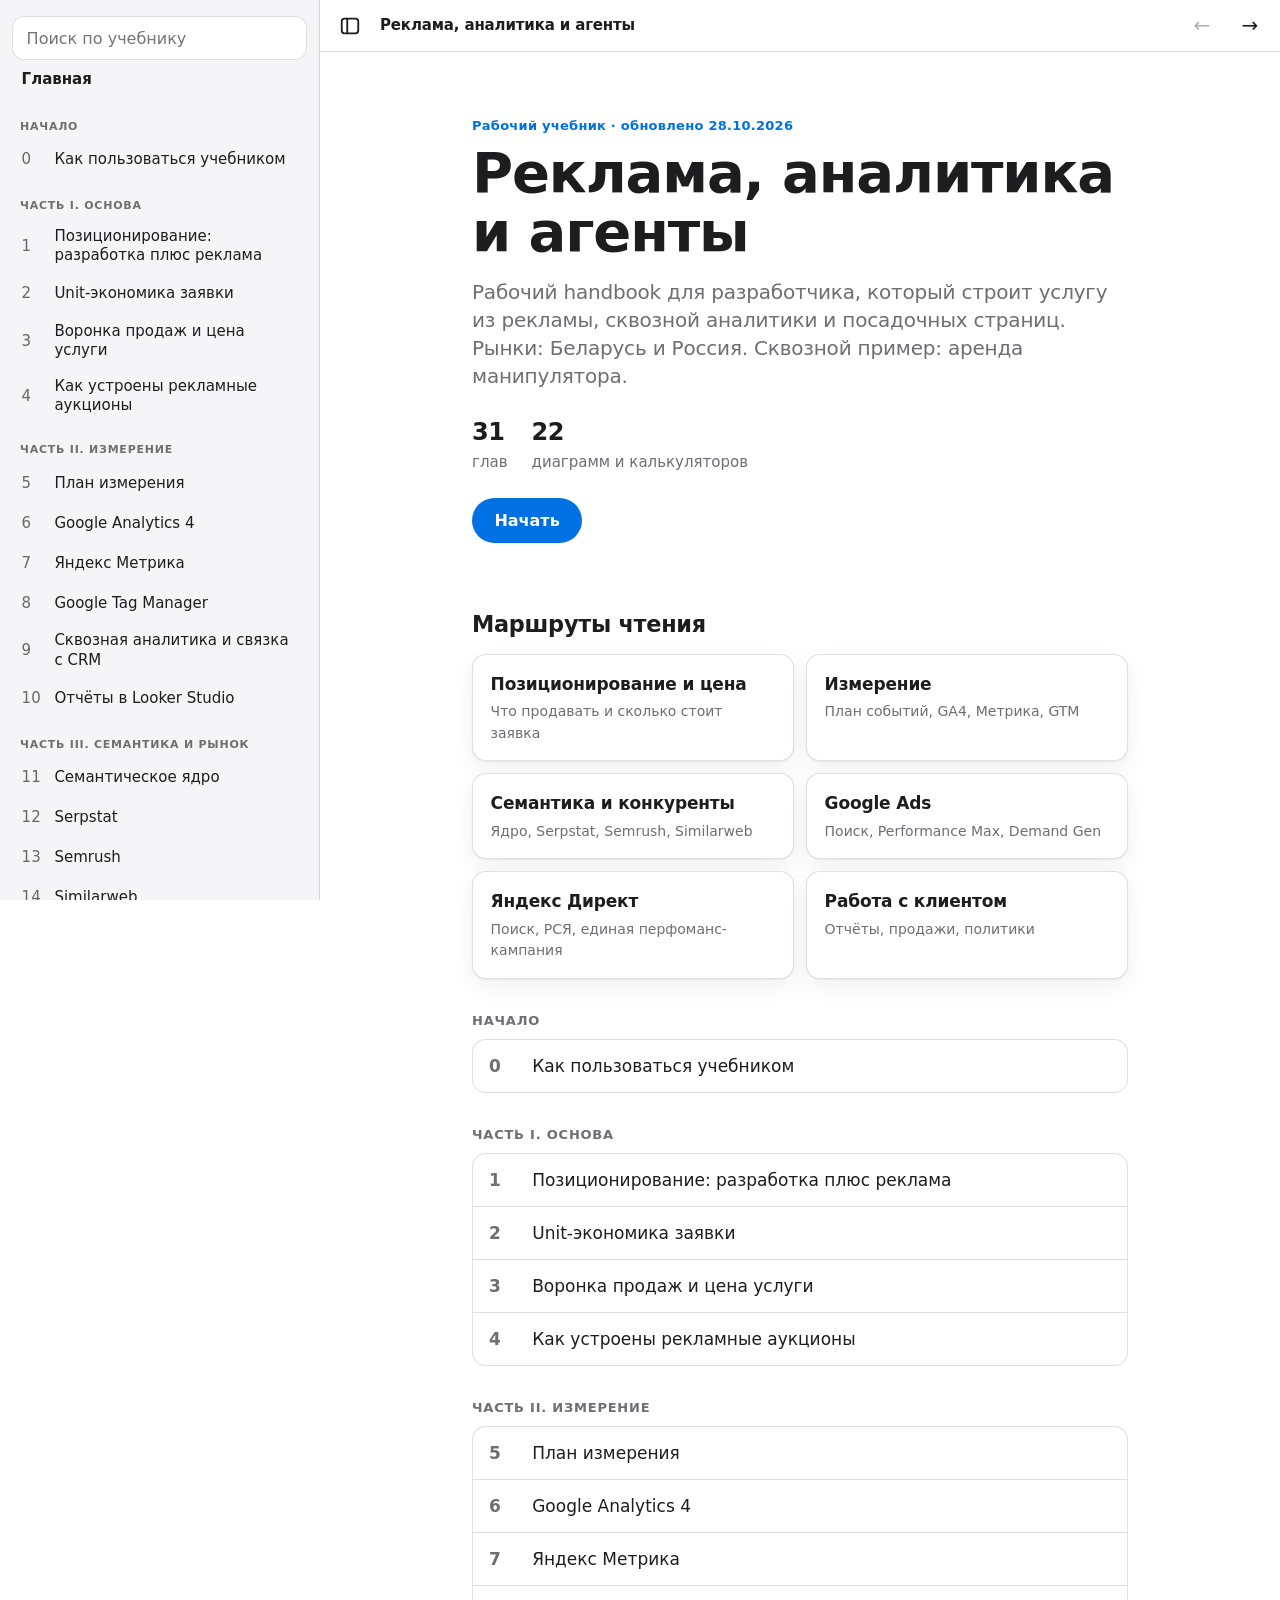
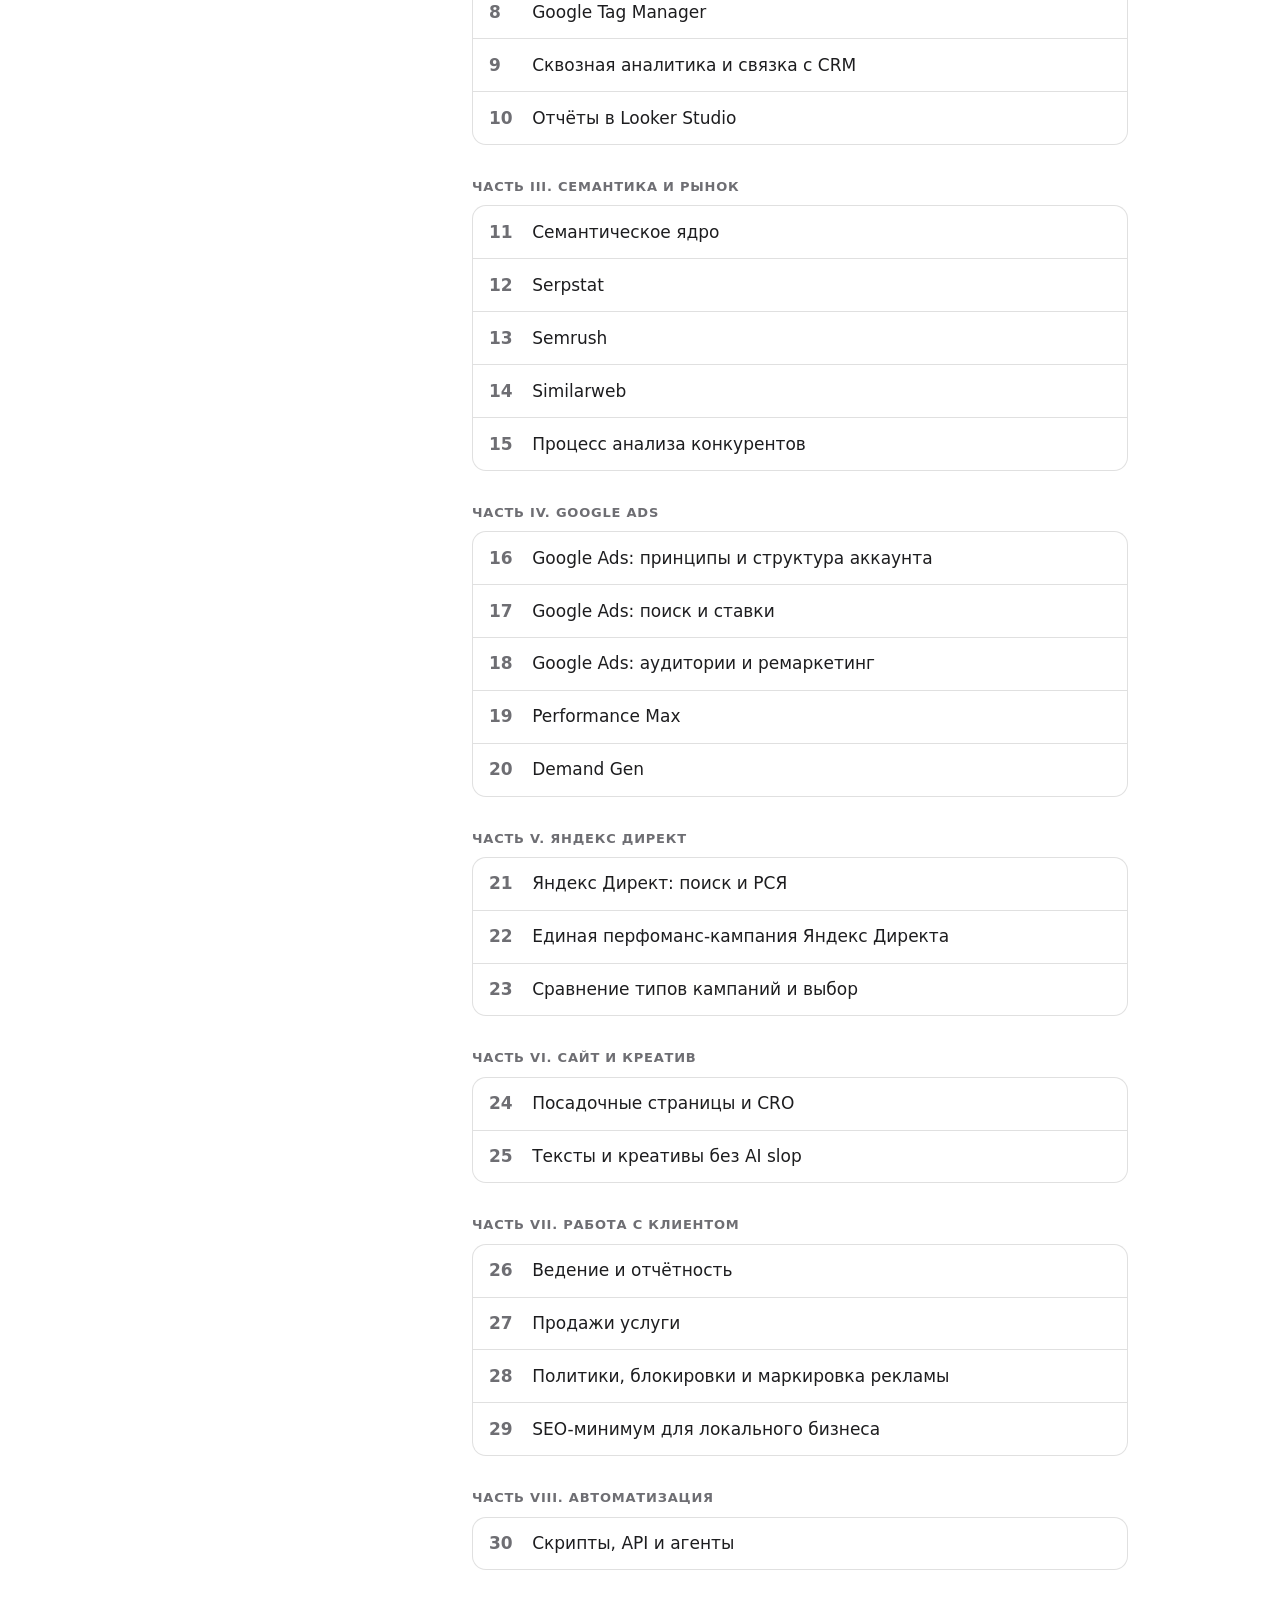
==== website/index.html @ 9f532e61 "Add static handbook site with 30 chapters and Vercel config Chapter data lives in JS objects and ren" ====
<!doctype html>
<html lang="ru">
<head>
<meta charset="utf-8">
<meta name="viewport" content="width=device-width, initial-scale=1, viewport-fit=cover">
<meta name="color-scheme" content="light">
<meta name="theme-color" content="#ffffff">
<meta name="robots" content="noindex, nofollow">
<meta name="description" content="Рабочий учебник: реклама, сквозная аналитика, автоматические типы кампаний и агенты.">
<title>Реклама, аналитика и агенты</title>
<link rel="stylesheet" href="assets/styles.css">
</head>
<body>
<a class="skip" href="#view">К содержимому</a>
<div id="app">
  <aside id="sidebar" class="toc" aria-label="Оглавление"></aside>
  <div id="scrim"></div>
  <div id="main">
    <header id="topbar" class="material">
      <button id="btn-sidebar" class="iconbtn" type="button" aria-controls="sidebar" aria-expanded="true" aria-label="Скрыть оглавление">
        <svg width="22" height="22" viewBox="0 0 24 24" fill="none" stroke="currentColor" stroke-width="2" stroke-linecap="round" stroke-linejoin="round" aria-hidden="true"><rect x="3" y="4" width="18" height="16" rx="3"/><path d="M9 4v16"/></svg>
      </button>
      <div class="crumb" id="crumb"></div>
      <button id="btn-prev" class="iconbtn" type="button" aria-label="Предыдущая глава">&#8592;</button>
      <button id="btn-next" class="iconbtn" type="button" aria-label="Следующая глава">&#8594;</button>
      <div id="progress" aria-hidden="true"></div>
    </header>
    <main id="view" tabindex="-1"></main>
  </div>
</div>
<noscript><p class="noscript">Для чтения учебника нужен JavaScript.</p></noscript>

<script src="data/book.js"></script>
<script src="data/chapters/ch0.js"></script>
<script src="data/chapters/ch1.js"></script>
<script src="data/chapters/ch2.js"></script>
<script src="data/chapters/ch3.js"></script>
<script src="data/chapters/ch4.js"></script>
<script src="data/chapters/ch5.js"></script>
<script src="data/chapters/ch6.js"></script>
<script src="data/chapters/ch7.js"></script>
<script src="data/chapters/ch8.js"></script>
<script src="data/chapters/ch9.js"></script>
<script src="data/chapters/ch10.js"></script>
<script src="data/chapters/ch11.js"></script>
<script src="data/chapters/ch12.js"></script>
<script src="data/chapters/ch13.js"></script>
<script src="data/chapters/ch14.js"></script>
<script src="data/chapters/ch15.js"></script>
<script src="data/chapters/ch16.js"></script>
<script src="data/chapters/ch17.js"></script>
<script src="data/chapters/ch18.js"></script>
<script src="data/chapters/ch19.js"></script>
<script src="data/chapters/ch20.js"></script>
<script src="data/chapters/ch21.js"></script>
<script src="data/chapters/ch22.js"></script>
<script src="data/chapters/ch23.js"></script>
<script src="data/chapters/ch24.js"></script>
<script src="data/chapters/ch25.js"></script>
<script src="data/chapters/ch26.js"></script>
<script src="data/chapters/ch27.js"></script>
<script src="data/chapters/ch28.js"></script>
<script src="data/chapters/ch29.js"></script>
<script src="data/chapters/ch30.js"></script>
<script src="assets/dom.js"></script>
<script src="assets/charts.js"></script>
<script src="assets/render.js"></script>
<script src="assets/app.js"></script>
</body>
</html>
---- website/assets/styles.css ----
:root{
  --bg:#ffffff; --bg2:#f5f5f7; --card:#ffffff; --text:#1d1d1f; --text2:#6e6e73; --line:rgba(0,0,0,.12);
  --blue:#0071e3; --blue-soft:rgba(0,113,227,.10); --green:#248a3d; --green-soft:rgba(52,199,89,.14);
  --orange:#b25000; --orange-soft:rgba(255,159,10,.16); --red:#d70015; --red-soft:rgba(255,59,48,.12);
  --purple:#8e44ad; --material:rgba(255,255,255,.72); --shadow:0 1px 2px rgba(0,0,0,.06),0 8px 24px rgba(0,0,0,.06);
  --bar:#0071e3; --bar2:#34c759; --bar3:#ff9f0a; --bar4:#ff453a; --bar5:#bf5af2; --bar6:#8e8e93;
  color-scheme:light; --code:#f5f5f7; --r:14px; --topbarh:52px; --sbw:20rem;
  --font:-apple-system,BlinkMacSystemFont,"SF Pro Text","Segoe UI",system-ui,Roboto,"Helvetica Neue",Arial,sans-serif;
  --mono:ui-monospace,SFMono-Regular,Menlo,Consolas,monospace;
}
@media (prefers-reduced-transparency:reduce){:root{--material:var(--bg)}.material{backdrop-filter:none!important}}
@media (prefers-contrast:more){:root{--line:currentColor;--text2:var(--text)}.material{border-color:var(--text)!important}}
*{box-sizing:border-box;-webkit-tap-highlight-color:transparent}
html{font-size:100%;-webkit-text-size-adjust:100%;scroll-padding-top:calc(var(--topbarh) + 12px)}
body{margin:0;background:var(--bg);color:var(--text);font:1.0625rem/1.55 var(--font);letter-spacing:0;-webkit-font-smoothing:antialiased}
a{color:var(--blue);text-decoration:none;text-underline-offset:3px}
a:hover{text-decoration:underline}
:focus-visible{outline:3px solid var(--blue);outline-offset:2px;border-radius:6px}
.skip{position:absolute;left:-999px;top:8px;background:var(--blue);color:#fff;padding:.5rem .75rem;border-radius:8px;z-index:100}
.skip:focus{left:8px}
.noscript{padding:1rem 1.25rem}

/* materials */
.material{background:var(--material);backdrop-filter:blur(20px) saturate(180%);-webkit-backdrop-filter:blur(20px) saturate(180%)}
#topbar{position:sticky;top:0;z-index:20;height:calc(var(--topbarh) + env(safe-area-inset-top));padding-top:env(safe-area-inset-top);
  display:flex;align-items:center;gap:.25rem;padding-left:max(.5rem,env(safe-area-inset-left));padding-right:max(.5rem,env(safe-area-inset-right));
  border-bottom:1px solid var(--line)}
#topbar .crumb{flex:1;min-width:0;white-space:nowrap;overflow:hidden;text-overflow:ellipsis;font-size:.9375rem;font-weight:600;letter-spacing:-.01em;padding:0 .25rem}
#topbar .crumb small{display:block;font-weight:500;color:var(--text2);font-size:.75rem;letter-spacing:0;line-height:1.1}
#progress{position:absolute;left:0;right:0;bottom:-1px;height:2px;background:var(--blue);transform-origin:0 50%;transform:scaleX(0)}
.iconbtn{appearance:none;border:0;background:transparent;color:var(--text);width:44px;height:44px;border-radius:12px;font:inherit;font-size:1.25rem;
  display:inline-flex;align-items:center;justify-content:center;cursor:pointer;transition:background .1s,transform .1s}
.iconbtn:hover{background:var(--blue-soft)}
.iconbtn:active,.btn:active,.chip:active,.card:active{transform:scale(.97);transition:transform 100ms ease-out}
.iconbtn[disabled]{opacity:.35;pointer-events:none}

/* layout: sidebar is an off-canvas drawer on small screens, a collapsible column from 960px */
#app{display:block}
#sidebar{position:fixed;top:0;bottom:0;left:0;z-index:40;width:min(var(--sbw),88vw);overflow:auto;background:var(--bg2);border-right:1px solid var(--line);
  padding:calc(1rem + env(safe-area-inset-top)) .75rem 2rem;transform:translateX(-100%);visibility:hidden;transition:transform .25s ease,visibility 0s linear .25s}
#app[data-sidebar="open"] #sidebar{transform:none;visibility:visible;transition:transform .25s ease}
#scrim{position:fixed;inset:0;z-index:30;background:rgba(0,0,0,.38);opacity:0;pointer-events:none;transition:opacity .25s}
#app[data-sidebar="open"] #scrim{opacity:1;pointer-events:auto}
#view{display:block;max-width:46rem;margin:0 auto;padding:1.25rem max(1.25rem,env(safe-area-inset-left)) 4rem max(1.25rem,env(safe-area-inset-right));outline:none}
@media (min-width:960px){
  #app{display:grid;grid-template-columns:var(--sbw) minmax(0,1fr);min-height:100vh;transition:grid-template-columns .25s ease}
  #app[data-sidebar="closed"]{grid-template-columns:0 minmax(0,1fr)}
  #sidebar{position:sticky;width:auto;height:100vh;transform:none;visibility:visible;transition:none;padding-top:1rem}
  #app[data-sidebar="closed"] #sidebar{visibility:hidden;overflow:hidden;padding-left:0;padding-right:0;border-right:0}
  #scrim{display:none}
  #view{padding:2.5rem 2.5rem 5rem}
}

/* type */
h1,h2,h3,h4{font-weight:700;margin:0}
.hero h1,.page-h1{font-size:clamp(2.125rem,8vw,3.5rem);line-height:1.05;letter-spacing:-.02em;font-weight:800;overflow-wrap:anywhere}
h3{font-size:1.4rem;line-height:1.2;letter-spacing:-.012em;margin:2.25rem 0 .75rem}
h4{font-size:1.125rem;line-height:1.3;letter-spacing:-.008em;margin:1.5rem 0 .5rem}
p{margin:.75rem 0}
.eyebrow{font-size:.8125rem;font-weight:600;color:var(--blue);letter-spacing:.02em;margin:0 0 .5rem}
.lede{font-size:1.25rem;line-height:1.4;color:var(--text2);letter-spacing:-.01em;margin:1rem 0 1.5rem}
strong{font-weight:650}
code{font:.875em var(--mono);background:var(--code);padding:.12em .38em;border-radius:6px;overflow-wrap:anywhere}
hr{border:0;border-top:1px solid var(--line);margin:2.5rem 0}
ul,ol{padding-left:1.35rem;margin:.75rem 0}
li{margin:.3rem 0}
ul.checklist{list-style:none;padding-left:0}
li.check{display:flex;gap:.6rem;align-items:flex-start}
li.check .box{flex:none;width:1.15rem;height:1.15rem;margin-top:.22rem;border:1.5px solid var(--text2);border-radius:5px}
.meta{display:flex;flex-wrap:wrap;gap:.5rem .75rem;align-items:center;color:var(--text2);font-size:.8125rem;margin:0 0 1rem}
.badge{display:inline-block;font-size:.6875rem;font-weight:700;padding:.1rem .5rem;border-radius:999px;background:var(--orange-soft);color:var(--orange)}
.badge.done{background:var(--green-soft);color:var(--green)}

/* tables */
.tablewrap{overflow-x:auto;margin:1rem 0;border:1px solid var(--line);border-radius:var(--r);background:var(--card);-webkit-overflow-scrolling:touch}
table{border-collapse:collapse;width:100%;min-width:30rem;font-size:.9375rem;line-height:1.4}
th,td{padding:.6rem .8rem;text-align:left;vertical-align:top;border-bottom:1px solid var(--line)}
th{font-size:.75rem;letter-spacing:.03em;text-transform:uppercase;color:var(--text2);font-weight:600;background:var(--bg2)}
tr:last-child td{border-bottom:0}

/* callouts */
.callout{margin:1.25rem 0;padding:.9rem 1.1rem;border-radius:var(--r);border:1px solid var(--line);background:var(--card)}
.callout p{margin:.4rem 0}
.callout.warn{background:var(--orange-soft);border-color:transparent}
.callout.analogy{background:var(--blue-soft);border-color:transparent}
.callout.info{background:var(--bg2);border-color:transparent}

/* code */
.codewrap{position:relative;margin:1rem 0}
pre{margin:0;padding:1rem;background:var(--code);border-radius:var(--r);overflow:auto;font:.8125rem/1.55 var(--mono);-webkit-overflow-scrolling:touch;border:1px solid var(--line)}
pre code{background:none;padding:0;font:inherit;overflow-wrap:normal}
.copy{position:absolute;right:.5rem;top:.5rem;min-height:32px;padding:.25rem .65rem;border:0;border-radius:8px;background:var(--material);color:var(--text);font:600 .75rem var(--font);cursor:pointer;backdrop-filter:blur(12px)}
.copy:active{transform:scale(.97)}

/* buttons, chips, cards */
.btn{appearance:none;border:0;background:var(--blue);color:#fff;font:600 1rem var(--font);padding:.8rem 1.4rem;border-radius:999px;cursor:pointer;display:inline-flex;align-items:center;gap:.4rem;min-height:44px;text-decoration:none!important}
.btn.secondary{background:var(--blue-soft);color:var(--blue)}
.chips{display:flex;gap:.5rem;flex-wrap:wrap;margin:1rem 0}
.chip{appearance:none;border:0;background:var(--bg2);color:var(--text);font:500 .875rem var(--font);padding:.5rem .8rem;border-radius:999px;cursor:pointer;min-height:36px;text-decoration:none!important;display:inline-flex;align-items:center}
.chip:hover{background:var(--blue-soft)}
.cards{display:grid;gap:.75rem;grid-template-columns:repeat(auto-fill,minmax(15rem,1fr));margin:1rem 0}
.card{display:block;background:var(--card);border:1px solid var(--line);border-radius:var(--r);padding:1rem 1.1rem;color:var(--text)!important;text-decoration:none!important;box-shadow:var(--shadow)}
.card b{display:block;font-size:1.0625rem;letter-spacing:-.01em}
.card span{display:block;color:var(--text2);font-size:.875rem;margin-top:.25rem}
.pager{display:grid;gap:.75rem;grid-template-columns:1fr 1fr;margin:3rem 0 1rem}
.pager .card.next{text-align:right}
.pager .empty{visibility:hidden}

/* home */
.hero{padding:1.5rem 0 1rem}
.partblock{margin:2rem 0}
.partblock h2{font-size:.8125rem;text-transform:uppercase;letter-spacing:.06em;color:var(--text2);margin:0 0 .5rem}
.chlist{list-style:none;padding:0;margin:0;border:1px solid var(--line);border-radius:var(--r);overflow:hidden;background:var(--card)}
.chlist li{margin:0;border-bottom:1px solid var(--line)}
.chlist li:last-child{border-bottom:0}
.chlist a{display:flex;gap:.8rem;padding:.8rem 1rem;color:var(--text);text-decoration:none!important;min-height:44px;align-items:center}
.chlist a:hover{background:var(--blue-soft)}
.chlist .n{flex:none;min-width:1.9rem;color:var(--text2);font-variant-numeric:tabular-nums;font-weight:600}
.stats{display:flex;gap:1.5rem;flex-wrap:wrap;color:var(--text2);margin:1rem 0 1.5rem;font-size:.9375rem}
.stats b{display:block;color:var(--text);font-size:1.5rem;letter-spacing:-.02em}

/* sidebar toc and search */
.toc h2{font-size:.6875rem;text-transform:uppercase;letter-spacing:.07em;color:var(--text2);margin:1.1rem .5rem .3rem}
.toc a{display:flex;gap:.55rem;padding:.5rem .6rem;border-radius:10px;color:var(--text);text-decoration:none!important;font-size:.9375rem;line-height:1.3;min-height:40px;align-items:center}
.toc a:hover{background:var(--blue-soft)}
.toc a[aria-current="page"]{background:var(--blue);color:#fff}
.toc a .n{flex:none;min-width:1.5rem;opacity:.65;font-variant-numeric:tabular-nums}
.toc .home{font-weight:700;margin-bottom:.25rem}
.search{width:100%;appearance:none;border:1px solid var(--line);background:var(--card);color:var(--text);font:1rem var(--font);padding:.65rem .85rem;border-radius:12px;min-height:44px}
.results a{display:block}
.results small{display:block;color:var(--text2);font-size:.8125rem;margin-top:.15rem}
.results mark{background:var(--orange-soft);color:inherit;border-radius:3px}
[hidden]{display:none!important}

/* diagrams and widgets */
.diagram,.widget{margin:1.5rem 0;padding:1rem;border:1px solid var(--line);border-radius:var(--r);background:var(--card);box-shadow:var(--shadow)}
.diagram>h4,.widget>h4{margin:0 0 .5rem;font-size:1rem}
.cap{font-size:.8125rem;color:var(--text2);margin:.5rem 0 0}
.flow{display:flex;flex-direction:column;gap:.5rem}
.node{position:relative;padding:.7rem .9rem;border-radius:12px;background:var(--bg2);font-size:.9375rem;line-height:1.35}
.node b{display:block}
.node span{display:block;color:var(--text2);font-size:.875rem}
.node.accent{background:var(--blue-soft)}
.node.good{background:var(--green-soft)}
.node.warn{background:var(--orange-soft)}
.node.bad{background:var(--red-soft)}
.flow .arr{height:14px;display:flex;justify-content:center;color:var(--text2);font-size:.8rem;line-height:14px}
.tree,.tree ul{list-style:none;padding-left:0;margin:0}
.tree ul{padding-left:1.1rem;margin-left:.55rem;border-left:2px solid var(--line)}
.tree li{margin:.35rem 0}
.tree .node{display:inline-block;max-width:100%}
.hbar{display:grid;grid-template-columns:minmax(0,1.2fr) minmax(0,2fr) auto;gap:.6rem;align-items:center;margin:.4rem 0;font-size:.875rem}
.hbar .lbl{line-height:1.25;overflow-wrap:anywhere}
.hbar .track{height:14px;background:var(--bg2);border-radius:7px;overflow:hidden}
.hbar .fill{height:100%;background:var(--bar);border-radius:7px;min-width:2px;transition:width .3s}
.hbar .val{font-variant-numeric:tabular-nums;font-weight:600;white-space:nowrap}
.stack{display:flex;height:28px;border-radius:8px;overflow:hidden;margin:.6rem 0}
.stack div{height:100%}
.legend{display:flex;flex-wrap:wrap;gap:.4rem .9rem;margin-top:.6rem;font-size:.8125rem;color:var(--text2)}
.legend i{display:inline-block;width:.7rem;height:.7rem;border-radius:3px;margin-right:.35rem;vertical-align:-1px}
.gantt{margin:.5rem 0}
.gantt .g{display:grid;grid-template-columns:7.2rem 1fr;gap:.5rem;align-items:center;margin:.35rem 0;font-size:.8125rem}
.gantt .gt{position:relative;height:22px;background:var(--bg2);border-radius:6px}
.gantt .gb{position:absolute;top:2px;bottom:2px;border-radius:5px;background:var(--bar)}
.gantt .gaxis{display:flex;justify-content:space-between;font-size:.75rem;color:var(--text2)}
svg text{font-family:var(--font);fill:var(--text2);font-size:11px}
svg .axis{stroke:var(--line);stroke-width:1}
svg .line{fill:none;stroke:var(--blue);stroke-width:2.5;stroke-linecap:round;stroke-linejoin:round}
svg .area{fill:var(--blue-soft)}
svg .dot{fill:var(--blue)}
.chart{width:100%;height:auto;display:block}
.ctrl{display:grid;grid-template-columns:1fr auto;gap:.25rem .75rem;align-items:center;margin:.6rem 0}
.ctrl label{font-size:.875rem;color:var(--text2)}
.ctrl output{font-variant-numeric:tabular-nums;font-weight:650}
.ctrl input[type=range]{grid-column:1/-1;width:100%;accent-color:var(--blue);min-height:32px}
.kpis{display:grid;grid-template-columns:repeat(2,1fr);gap:.6rem;margin:1rem 0 .25rem}
.kpi{background:var(--bg2);border-radius:12px;padding:.7rem .85rem}
.kpi small{display:block;color:var(--text2);font-size:.75rem}
.kpi b{font-size:1.2rem;letter-spacing:-.02em;font-variant-numeric:tabular-nums}
.kpi.good{background:var(--green-soft)}
.kpi.bad{background:var(--red-soft)}
.verdict{margin-top:.75rem;padding:.7rem .9rem;border-radius:12px;font-size:.9375rem;background:var(--bg2)}
.verdict.good{background:var(--green-soft)}
.verdict.bad{background:var(--red-soft)}
.verdict.warn{background:var(--orange-soft)}
details.acc{border:1px solid var(--line);border-radius:12px;margin:.5rem 0;background:var(--bg)}
details.acc summary{cursor:pointer;padding:.7rem .9rem;font-weight:600;min-height:44px;list-style:none;display:flex;align-items:center;justify-content:space-between;gap:.75rem}
details.acc summary::-webkit-details-marker{display:none}
details.acc summary::after{content:"+";color:var(--text2);font-size:1.25rem}
details.acc[open] summary::after{content:"\2212"}
details.acc div{padding:0 .9rem .8rem;font-size:.9375rem}

@media (min-width:40em){.kpis{grid-template-columns:repeat(3,1fr)}}
@media (prefers-reduced-motion:reduce){
  *{scroll-behavior:auto!important}
  #sidebar,#scrim,#app{transition:none!important}
  .hbar .fill{transition:none}
}
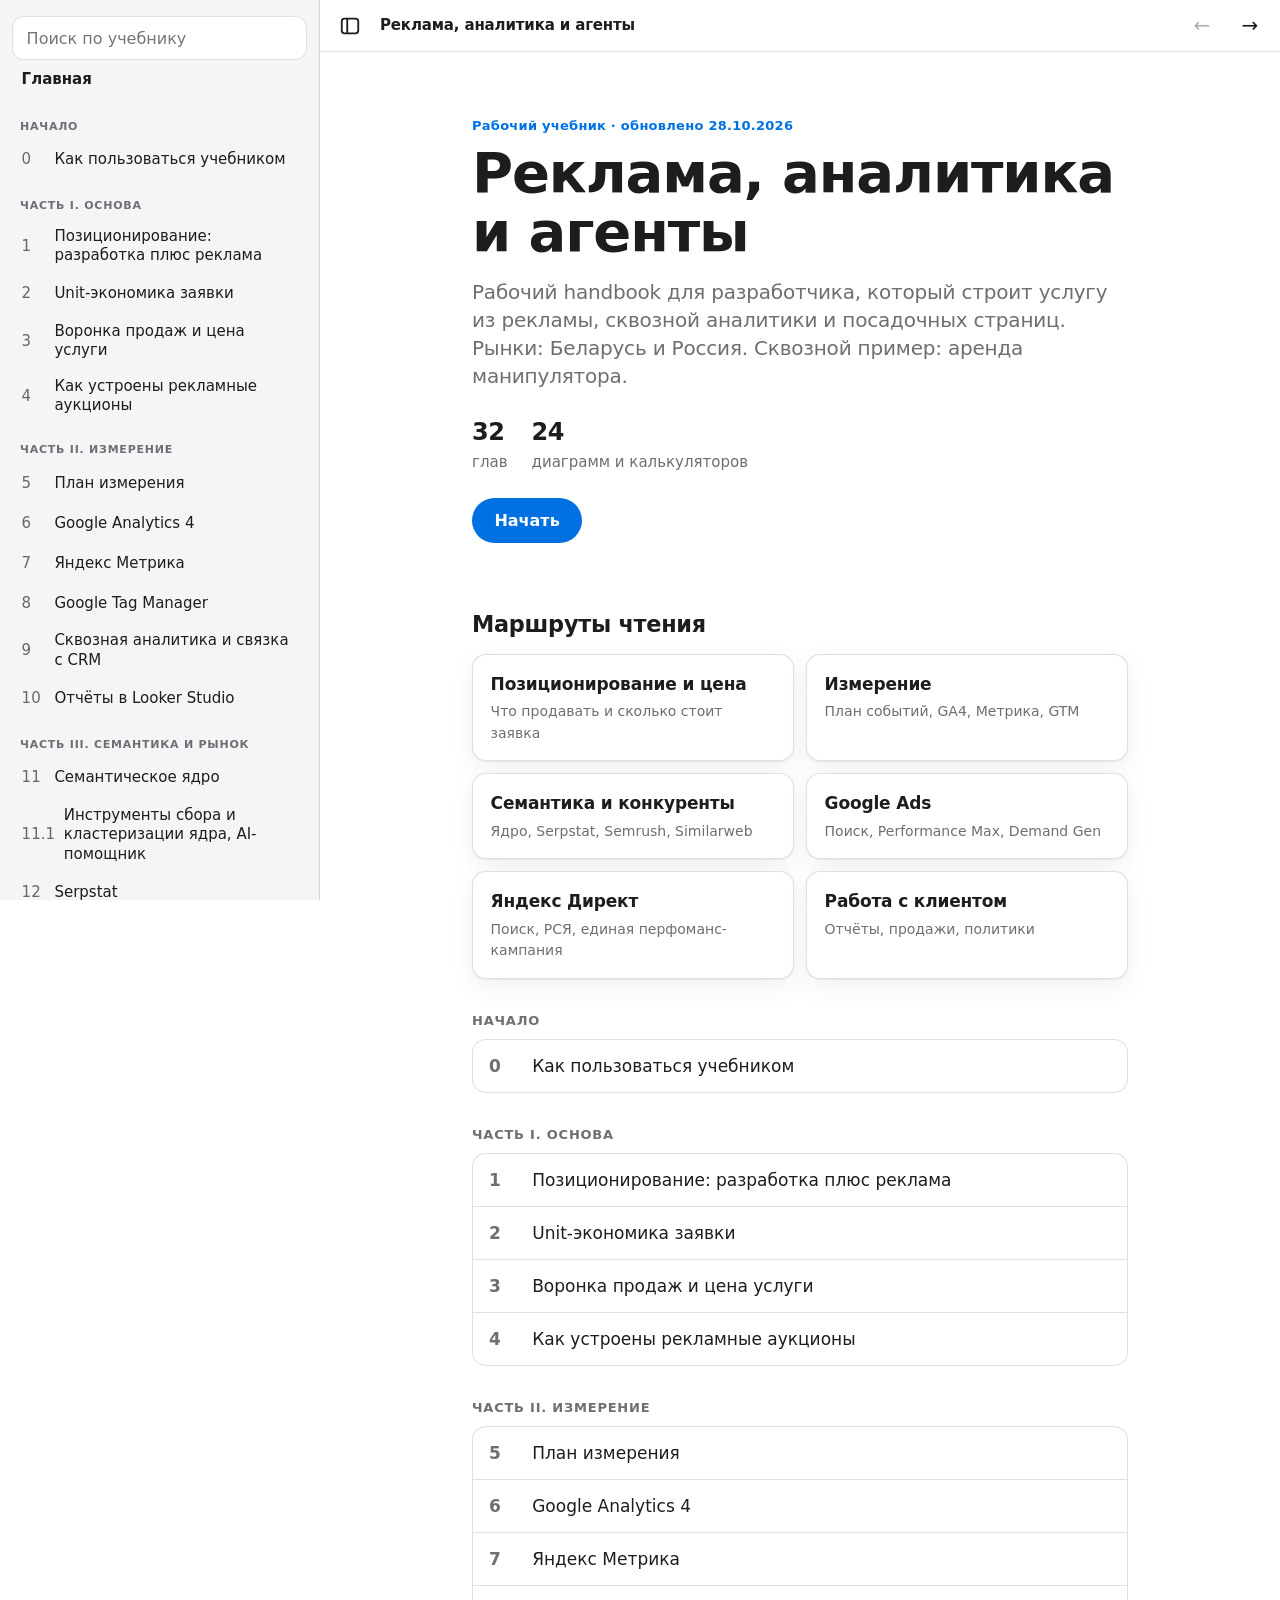
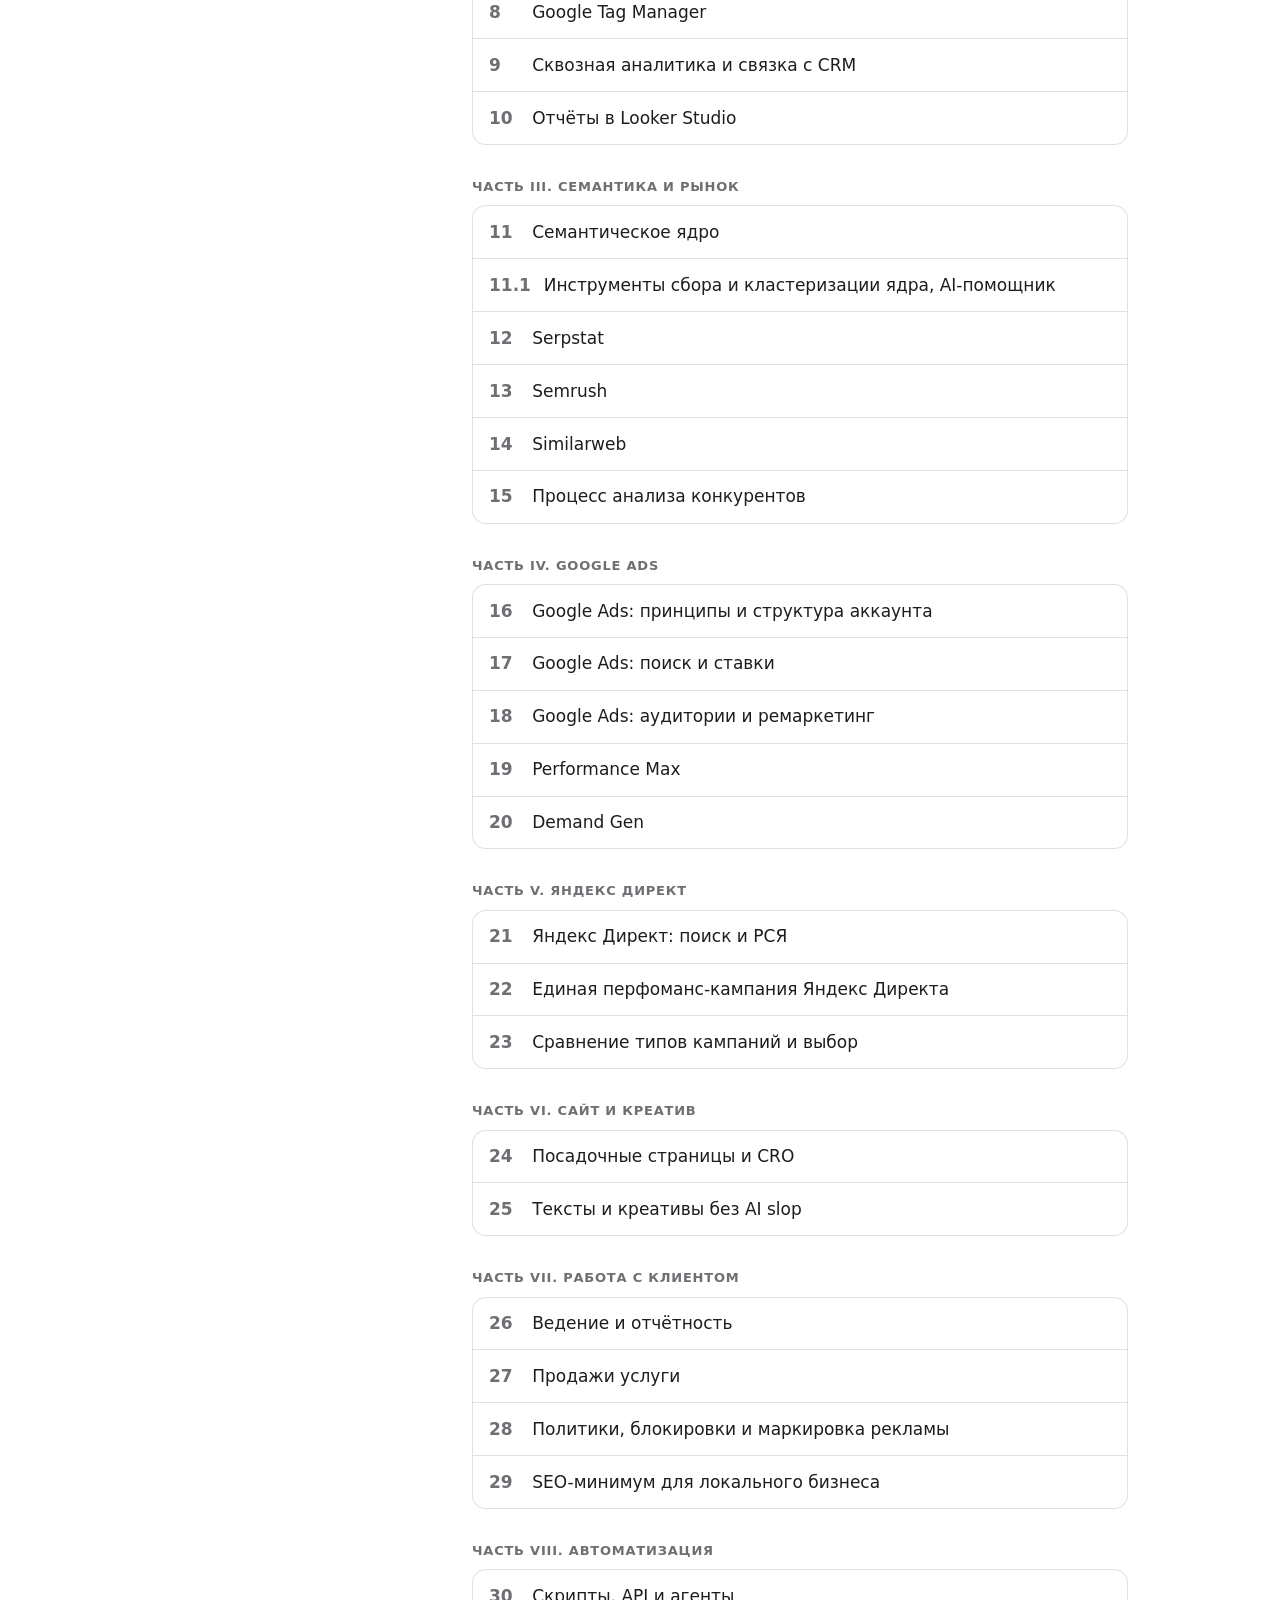
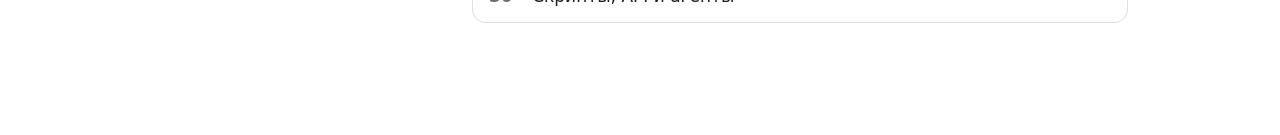
==== commit 37ed30b1: "Add chapter on semantic core tools and AI-assisted labeling Cover Rush Analytics, Topvisor, Key Coll" ====
--- a/website/index.html
+++ b/website/index.html
@@ -62,6 +62,7 @@
 <script src="data/chapters/ch28.js"></script>
 <script src="data/chapters/ch29.js"></script>
 <script src="data/chapters/ch30.js"></script>
+<script src="data/chapters/ch31.js"></script>
 <script src="assets/dom.js"></script>
 <script src="assets/charts.js"></script>
 <script src="assets/render.js"></script>
